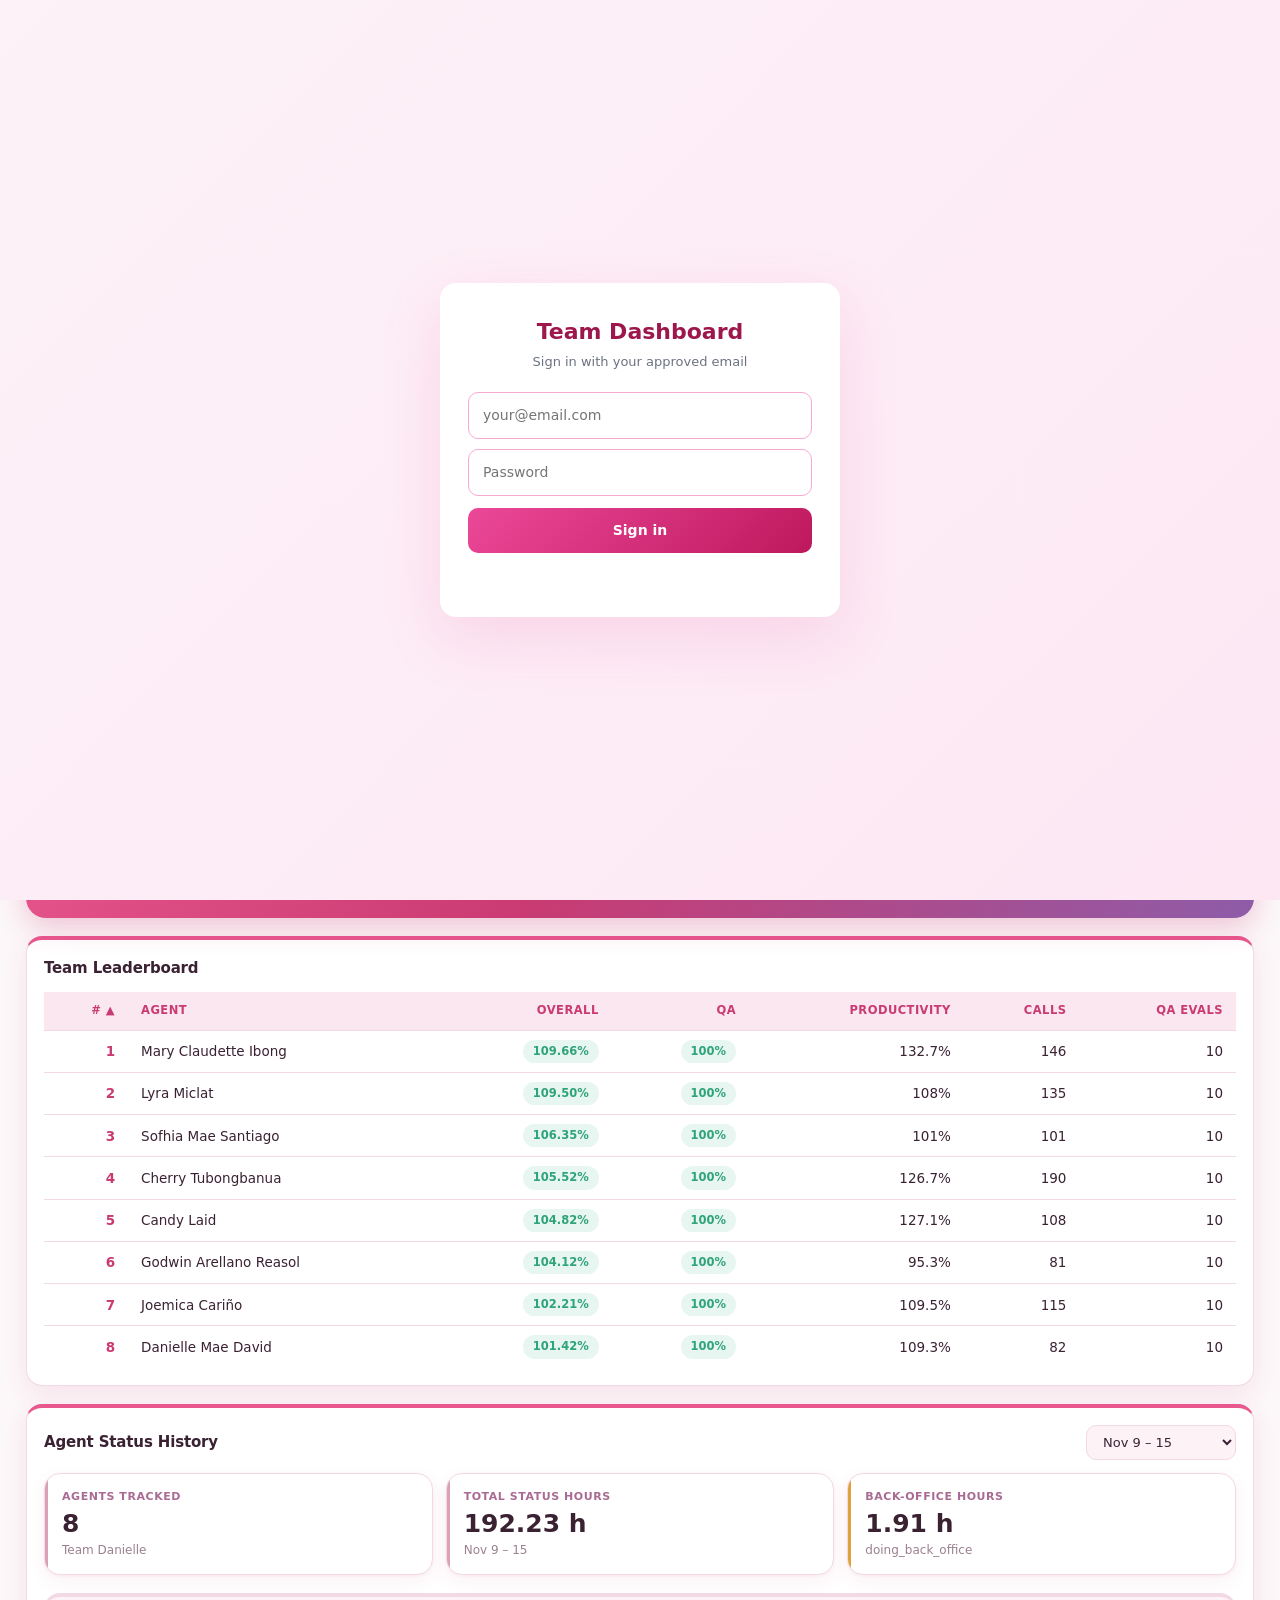
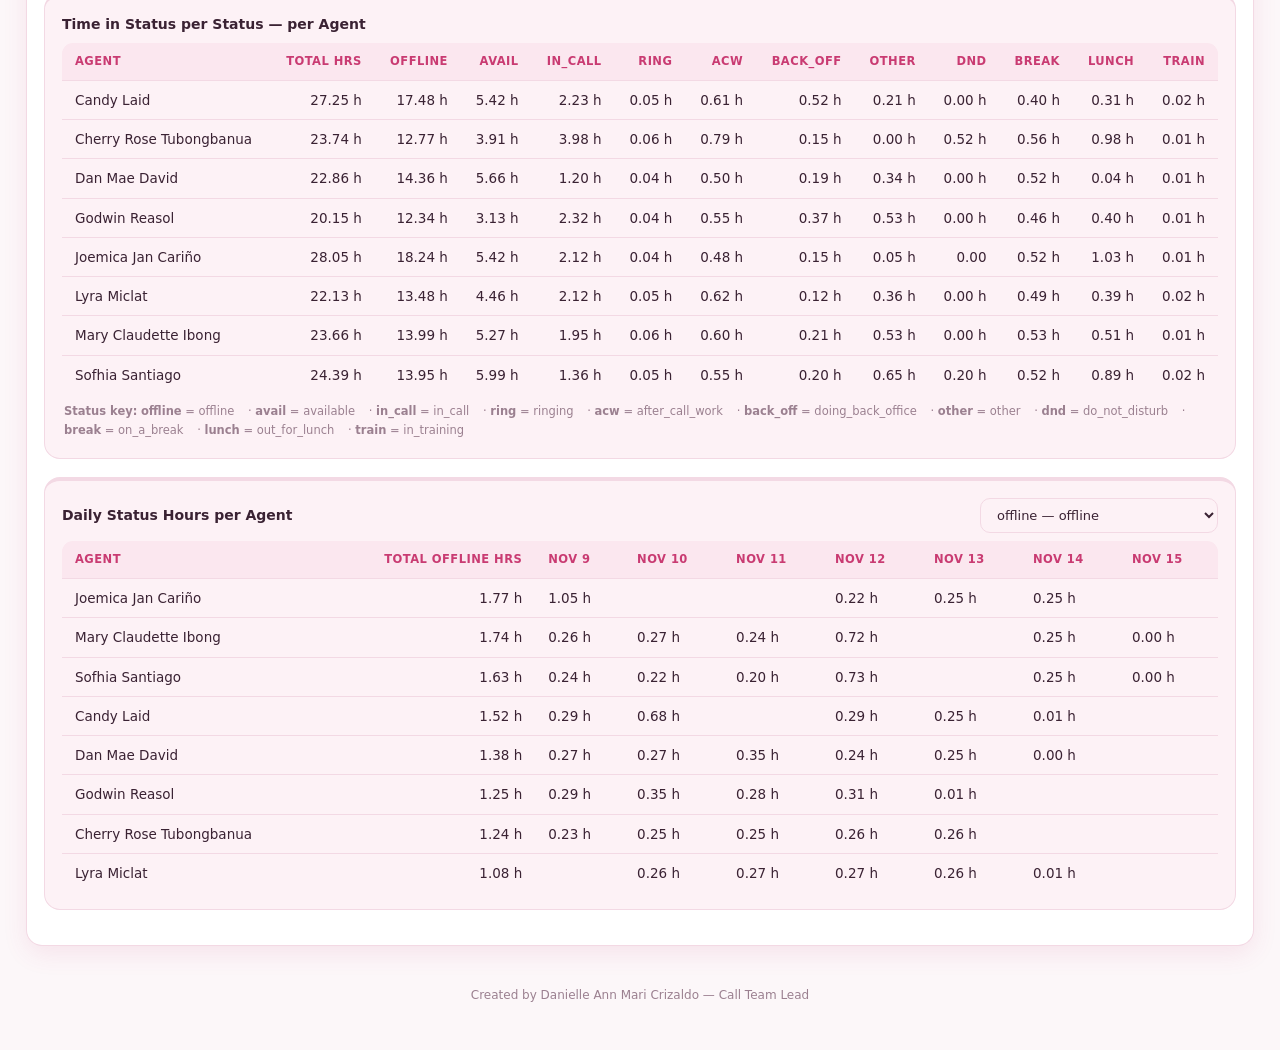
==== index.html @ 897663f0 "Refresh dashboard data (2026-11-26 03:05 UTC)" ====
<!DOCTYPE html>
<html lang="en">
<head>
<meta charset="utf-8">
<meta name="viewport" content="width=device-width, initial-scale=1">
<title>Team Danielle Dashboard</title>
<link rel="icon" type="image/svg+xml" href="favicon.svg">
<link rel="stylesheet" href="styles.css?v=489">
</head>
<body>

<header class="topnav" id="topnav">
  <div class="tn-brand">
    <div class="brand-mark">TD</div>
    <div class="tn-brand-txt"><h1>Team Danielle</h1><p>Dashboard <span class="brand-heart">&#10084;</span></p></div>
  </div>
  <nav id="nav" class="tn-nav">
    <button class="nav-btn active" data-page="overview"><span>&#9673;</span>Overview</button>
    <button class="nav-btn" data-page="productivity"><span>&#9634;</span>Daily Productivity</button>
    <button class="nav-btn" data-page="calls"><span>&#9742;</span>Weekly Call Stats</button>
    <button class="nav-btn" data-page="qa"><span>&#9733;</span>QA Scores</button>
    <button class="nav-btn" data-page="scorecards"><span>&#9878;</span>Scorecards</button>
    <button class="nav-btn" data-page="leave"><span>&#9786;</span>Leave Requests</button>
    <button class="nav-btn" data-page="roster"><span>&#128197;</span>Team Schedule</button>
    <button class="nav-btn" data-page="products"><span>&#128230;</span>Products</button>
    <button class="nav-btn" data-page="resources"><span>&#128218;</span>Resources</button>
    <button class="nav-btn" data-page="cascades"><span>&#128279;</span>Cascades &amp; Handling</button>
    <button class="nav-btn nav-coe" data-page="coe"><span>&#128196;</span>COE Request</button>
  </nav>
  <button class="navtoggle" id="navToggle" aria-label="Menu">&#9776;</button>
<button id="authLogoutBtn" style="margin-left:12px;padding:6px 12px;border:none;border-radius:8px;background:#fce7f3;color:#9d174d;font-weight:700;font-size:12px;cursor:pointer;display:none">Logout</button>
</header>
<div class="backdrop" id="backdrop"></div>

<main class="main">

  <header class="topbar">
    <div class="tb-left">
      <h2 id="pageTitle">Overview</h2>
      <p id="pageSub">Team performance at a glance</p>
    </div>
    <div class="tb-right">
      <div class="sync">
        <span class="dot" id="syncDot"></span>
        <span id="syncText">Loading&hellip;</span>
      </div>
      <button class="btn-refresh" id="btnRefresh">&#8635; Refresh Data</button>
    </div>
  </header>

  <div class="banner" id="banner" hidden></div>

  <section class="filters" id="filters">
    <div class="f">
      <label for="fAgent">Agent</label>
      <select id="fAgent"><option value="ALL">All Agents</option></select>
    </div>
    <div class="f">
      <label for="fWeek">Week</label>
      <select id="fWeek"><option value="ALL">All Weeks</option></select>
    </div>
    <button class="btn-reset" id="btnReset">Reset Filters</button>
  </section>

  <!-- OVERVIEW -->
  <section class="page" id="pageOverview">
    <div class="grid2">
      <div class="card card-cascade">
        <div class="card-head"><h3>Latest Cascades</h3></div>
        <div id="ovCascades" class="casc-list"></div>
        <div id="ovCascDetail" hidden></div>
      </div>
      <div class="card card-cascade card-prod-updates">
        <div class="card-head"><h3>Product Updates</h3></div>
        <div id="ovProdUpdates" class="casc-list"></div>
      </div>
    </div>
    <div class="top-performer" id="topPerformer"></div>
        <div class="card"><h3>Team Leaderboard</h3><div class="tscroll" id="ovBoard"></div></div>

        <!-- Agent Status History (Team Danielle) -->
                <div class="card">
                  <div class="card-head"><h3>Agent Status History</h3>
                    <select class="search" id="ovStatusWeek"></select>
                  </div>
          <div class="kpis" id="ovStatusKpis"></div>
          <div class="card card-flat">
            <div class="card-head"><h4>Time in Status per Status &mdash; per Agent</h4></div>
            <div class="tscroll" id="ovStatusPerAgent"></div>
            <div id="ovStatusLegend" class="legend"></div>
          </div>
          <div class="card card-flat">
            <div class="card-head"><h4>Daily Status Hours per Agent</h4>
              <select class="search" id="ovStatusDailySel"></select>
            </div>
            <div class="tscroll" id="ovStatusDaily"></div>
          </div>
        </div>
      </section>

  <!-- DAILY PRODUCTIVITY -->
  <section class="page" id="pageProductivity" hidden>
    <div class="kpis" id="prKpis"></div>
    <div class="card">
      <div class="card-head"><h3>Daily Records</h3><input class="search" id="prSearch" placeholder="Search&hellip;"></div>
      <div class="tscroll" id="prTable"></div>
      <div class="pager" id="prPager"></div>
    </div>
    <div class="kpis" id="prEmailKpis"></div>
    <div class="card">
      <div class="card-head"><h3>Daily Email Support Productivity</h3></div>
      <div class="tscroll" id="prEmailTable"></div>
      <div class="pager" id="prEmailPager"></div>
    </div>
  </section>

  <!-- WEEKLY CALL STATS -->
    <section class="page" id="pageCalls" hidden>
      <div class="kpis" id="clKpis"></div>
      <div class="card" id="clCmpCard">
            <div class="card-head"><h3>Week Comparison</h3>
              <select class="search" id="clCmpWeek"></select>
            </div>
            <div class="grid2">
              <div class="card card-flat">
                <div class="card-head"><h4>OHA</h4></div>
                <div class="tscroll" id="clCmpOha"></div>
              </div>
              <div class="card card-flat">
                <div class="card-head"><h4>All Brands (Non-OHA)</h4></div>
                <div class="tscroll" id="clCmpNb"></div>
              </div>
            </div>
          </div>
      <div class="card">
        <div class="card-head"><h3>Weekly Call Statistics by Line</h3><input class="search" id="clSearch" placeholder="Search&hellip;"></div>
        <div class="grid2">
          <div class="card card-flat">
            <div class="card-head"><h4>OHA</h4><span class="line-avg" id="clOhaAvg"></span></div>
            <div class="tscroll" id="clOhaTable"></div>
          </div>
          <div class="card card-flat">
            <div class="card-head"><h4>All Brands (Non-OHA)</h4><span class="line-avg" id="clNbAvg"></span></div>
            <div class="tscroll" id="clNbTable"></div>
          </div>
        </div>
      </div>
    </section>

  <!-- QA SCORES -->
  <section class="page" id="pageQa" hidden>
    <div class="kpis" id="qaKpis"></div>
    <div class="podium" id="qaPodium"></div>
    <div class="card"><h3>QA Score by Agent</h3></div>
    <div class="card"><h3>QA Ranking</h3><div class="tscroll" id="qaRank"></div></div>
    <div class="card">
      <h3>QA Scores from Ms. Jacky &amp; TL Danielle</h3>
      <div class="tscroll" id="qaJacky"></div>
    </div>
    <div class="card">
          <div class="card-head"><h3>QA Evaluations by Agent</h3></div>
          <div id="qaAgentList" class="qa-agent-list"></div>
        </div>
  </section>

  <!-- SCORECARDS (weekly + monthly toggle) -->
  <section class="page" id="pageScorecards" hidden>
    <div class="chips" id="scChips">
      <button class="chip active" data-mode="weekly">Weekly</button>
      <button class="chip" data-mode="monthly">Monthly</button>
    </div>

    <!-- WEEKLY -->
    <div id="scWeekly">
      <div class="top-performer" id="scTop"></div>
      <div class="kpis" id="scKpis"></div>
      <div class="card">
        <div class="card-head"><h3>Official Scorecard Ranking</h3>
          <select class="search" id="scRankWeek"></select>
        </div>
        <div class="tscroll" id="scTable"></div>
      </div>
      <div class="card">
              <div class="card-head"><h3>Weekly Scorecard Detail</h3></div>
              <div id="scAgentList" class="qa-agent-list"></div>
            </div>
    </div>

    <!-- MONTHLY -->
    <div id="scMonthly" hidden>
      <div class="card">
        <div class="card-head"><h3>Monthly Scorecard</h3>
          <select class="search" id="moMonth"></select>
        </div>
      </div>
      <div class="top-performer" id="moTop"></div>
      <div class="card">
        <div class="card-head"><h3>Official Scorecard Ranking &mdash; Monthly</h3></div>
        <div class="tscroll"><table id="moRankTable"></table></div>
      </div>
      <div class="card">
        <div class="card-head"><h3>Agent Monthly Score</h3>
          <select class="search" id="moAgentSel"></select>
        </div>
        <div class="top-performer" id="moAgentTop"></div>
        <div class="card-head"><h3>Weekly Overall Score Breakdown</h3></div>
        <div class="tscroll"><table id="moWeekTable"></table></div>
      </div>
    </div>
  </section>

  <!-- ROSTER (Team Schedule + OT & Break) -->
  <section class="page" id="pageRoster" hidden>
    <div class="card">
      <div class="card-head"><h3>Team Schedule</h3>
        <select class="search" id="tsWeek"></select>
      </div>
      <div class="tscroll" id="tsGridOHA"></div>
      <div class="tscroll" id="tsGridAB"></div>
    </div>

    <div class="card">
      <div class="card-head"><h3>OT &amp; Break</h3></div>
      <div class="tabs" id="obTabs">
        <button class="tab active" data-tab="ot">OT Schedule</button>
        <button class="tab" data-tab="brk">Break Schedule</button>
      </div>
      <div id="obOt">
        <div class="kpis" id="otKpis"></div>
        <div class="card-head" style="border-top:none"><h3>OT Schedule</h3>
          <select class="search" id="otWeek"></select>
        </div>
        <div class="tscroll" id="otGrid"></div>
      </div>
      <div id="obBrk" hidden>
        <div class="card-head" style="border-top:none"><h3>Break Schedule</h3><input class="search" id="bkSearch" placeholder="Search&hellip;"></div>
        <div class="tscroll" id="bkTable"></div>
      </div>
    </div>

    <div class="card">
      <div class="card-head"><h3>OT Hours Rendered</h3>
        <select class="search" id="otrWeek"></select>
      </div>
      <div class="kpis" id="otrKpis"></div>
      <div class="tscroll" id="otrGrid"></div>
      <div class="otr-hint">Tip: click any hours cell to see the day's OT note.</div>
    </div>
  </section>

  <!-- LEAVE REQUESTS -->
  <section class="page" id="pageLeave" hidden>
    <div class="kpis" id="lvKpis"></div>
    <div class="card">
      <div class="card-head"><h3>File a Leave Request</h3></div>
      <form id="leaveForm" class="cute-form landscape">
        <label class="cf-field">Your 4-digit PIN
          <input type="text" id="lvPin" inputmode="numeric" maxlength="4" placeholder="Enter your PIN to unlock" autocomplete="off">
        </label>
        <div class="cf-msg" id="pinMsg" hidden></div>
        <label class="cf-field">Agent
          <input type="text" id="lvAgent" class="locked" placeholder="Locked - enter PIN" readonly>
        </label>
        <label class="cf-field">Leave Type
          <select id="lvType" required>
              <option value="Off Adjustment">Off Adjustment</option>
              <option value="Half Day LWOP">Half Day LWOP</option>
              <option value="Whole Day LWOP">Whole Day LWOP</option>
            </select>
        </label>
        <label class="cf-field">Reason
          <select id="lvReason" required>
              <option value="Birthday/Family Celebration">Birthday/Family Celebration</option>
              <option value="Medical Appointment">Medical Appointment</option>
              <option value="Personal Emergency">Personal Emergency</option>
              <option value="Others">Others</option>
            </select>
        </label>
        <label class="cf-field">Date (Manila Time)
          <input type="date" id="lvDate" required>
        </label>
        <label class="cf-field">Details <span class="req">*</span>
          <input type="text" id="lvDetails" placeholder="Required - explain your leave (e.g. reason, coverage)">
        </label>
        <button type="submit" class="cf-submit">Submit Request</button>
        <p class="cf-msg" id="leaveNote" hidden></p>
      </form>
    </div>
    <div class="card">
      <div class="card-head"><h3>Leave Requests</h3>
        <select class="search" id="lvMonth"></select>
      </div>
      <p class="lv-note">Leave dates are plotted in <b>PST</b> (Pacific Time) on our schedule, but file your leave in <b>Manila time</b> (the calendar below shows Manila time).</p>
      <div class="cal-wrap" id="lvCalWrap"></div>
      <div class="leave-cards" id="lvList"></div>
    </div>
  </section>

  <!-- CASCADES & HANDLING -->
  <section class="page" id="pageCascades" hidden>
    <div class="card">
      <div class="card-head"><h3>Cascades &amp; Handling</h3></div>
      <div class="chips" id="cascChips"></div>
      <label class="casc-brand-label">Brand:
        <select id="cascBrand" class="casc-brand-sel">
          <option value="ALL">All Brands</option>
          <option value="ORICLE">Oricle Hearing Aid</option>
          <option value="OTHER">Other Brands</option>
        </select>
      </label>
      <div id="cascList" class="casc-list"></div>
    </div>
  </section>

  <!-- PRODUCTS -->
    <section class="page" id="pageProducts" hidden>
      <div class="card">
        <div class="card-head"><h3>Products</h3></div>
        <div id="prodUpdates" class="prod-updates" hidden></div>
        <div id="prodSearchWrap"></div>
        <div id="prodGrid" class="prod-grid"></div>
        <div id="prodDetail" class="prod-detail" hidden></div>
              </div>
            </section>

  <!-- RESOURCES -->
  <section class="page" id="pageResources" hidden>
    <div class="card">
      <div class="card-head"><h3>Resources</h3></div>
      <div class="res-grid" id="resLinks"></div>
    </div>
  </section>

  <!-- COE REQUEST -->
  <section class="page" id="pageCoe" hidden>
    <div class="card coe-wrap">
      <div class="card-head coe-topbar">
        <h3>COE Request &mdash; Certificate of Employment</h3>
        <div class="coe-actions">
          <span class="coe-note" id="coeMsg" style="font-size:12.5px;color:var(--ink2);font-weight:600"></span>
          <button class="btn" id="coeDlBtn" style="background:linear-gradient(100deg,var(--rose),var(--rose-d));color:#fff;border:none;border-radius:10px;padding:10px 20px;font-weight:700;box-shadow:0 5px 16px rgba(232,87,142,.35)">&#11015; Download PDF</button>
        </div>
      </div>
      <p class="coe-note" style="font-size:12.5px;color:var(--ink3);margin:-4px 0 14px">Pick your name, review the auto-filled dates, enter your hourly rate &amp; passcode. The letter uses the official 4am Media template (logo, layout and wording unchanged). Every download is logged for tracking.</p>
      <div class="coe-grid">
        <div class="coe-form">
          <div class="sec-head" style="background:var(--blush);padding:8px 14px;border-radius:8px;font-weight:800;font-size:12px;text-transform:uppercase;letter-spacing:.05em;color:var(--rose-d)">&#128100; Employee &mdash; fill these</div>
          <div class="sec" style="padding:14px 0 4px">
            <label class="coe-f coe-required"><span>Employee Name</span>
              <select id="f_agent"><option value="">Select your name&hellip;</option></select></label>
            <label class="coe-f"><span>Position (locked)</span><input id="f_pos" value="Customer Service Representative" disabled></label>
            <div class="coe-2col">
              <label class="coe-f"><span>Start Date (auto)</span><input id="f_start" type="date" disabled></label>
              <label class="coe-f"><span>Issue Date (auto &mdash; today)</span><input id="f_issue" type="date" disabled></label>
            </div>
          </div>
          <div class="sec-head" style="background:var(--blush);padding:8px 14px;border-radius:8px;font-weight:800;font-size:12px;margin-top:10px;text-transform:uppercase;letter-spacing:.05em;color:var(--rose-d)">&#128176; Compensation &mdash; fill this</div>
          <div class="sec" style="padding:14px 0 4px">
            <label class="coe-f coe-required"><span>Hourly Rate ($)</span><input id="f_rate" type="number" step="0.01" placeholder="0.00"></label>
            <label class="coe-f"><span>Hrs / Week (locked)</span><input id="f_hrs" value="40" disabled></label>
          </div>
          <div class="sec-head" style="background:var(--blush);padding:8px 14px;border-radius:8px;font-weight:800;font-size:12px;margin-top:10px;text-transform:uppercase;letter-spacing:.05em;color:var(--rose-d)">&#128272; Unlock download &mdash; fill this</div>
          <div class="sec" style="padding:14px 0 0">
            <label class="coe-f coe-required"><span>Your COE passcode</span><input type="password" id="f_pass" class="coe-pass" placeholder="4-digit passcode" autocomplete="off"></label>
          </div>
          <p class="coe-locknote" style="font-size:11.5px;color:var(--ink3);margin-top:14px">&#128274; Your passcode is the one listed for you in the COE Request sheet. Position, hours and company are locked to the official 4am Media template.</p>
        </div>
        <div class="coe-preview">
          <div class="card-head" style="margin-bottom:10px"><h4>Letter Preview</h4><span class="coe-note" style="font-size:12px;color:var(--ink3)">Official 4am Media COE template &mdash; logo and format unchanged.</span></div>
          <div class="coe-docwrap" id="coeDocwrap">
            <div class="doc coe-doc" id="coeDoc"></div>
          </div>
        </div>
      </div>
    </div>
  </section>

  <footer class="foot">Created by Danielle Ann Mari Crizaldo &mdash; Call Team Lead</footer>
</main>

<div class="loader" id="loader" hidden><div class="spin"></div><p>Updating dashboard&hellip;</p></div>
<div class="toast" id="toast" hidden></div>
<div class="lb" id="lb"><span class="lb-close" id="lbClose">&times;</span><img id="lbImg" src="" alt=""><iframe id="lbFrame" src="" style="display:none" frameborder="0" allowfullscreen allow="autoplay; fullscreen"></iframe><div id="lbContent" style="display:none"></div></div>

<script src="chart.umd.min.js"></script>
<script src="config.js?v=460"></script>
<script src="data.js?v=475"></script>
<script src="app-core.js?v=462"></script>
<script src="app-emoji.js?v=460"></script>
<script src="app-charts.js?v=460"></script>
<script src="app-render.js?v=476"></script>
<script src="app-render2.js?v=469"></script>
<script src="app-init.js?v=483"></script>
<script src="assets/supabase.js"></script>
<script src="auth.js?v=89"></script>
<script src="assets/jspdf.umd.min.js"></script>
<script src="assets/html2canvas.min.js"></script>


<!-- AUTH GATE (Supabase) -->
<div id="authOverlay" style="position:fixed;inset:0;z-index:9999;display:none;align-items:center;justify-content:center;background:linear-gradient(135deg,#fdf2f8,#fce7f3);font-family:inherit">
  <div style="background:#fff;border-radius:16px;padding:32px 28px;max-width:400px;width:90%;box-shadow:0 20px 60px rgba(236,72,153,.15);text-align:center">
    <div style="font-size:22px;font-weight:800;color:#9d174d;margin-bottom:4px">Team Dashboard</div>
    <div style="font-size:13px;color:#6b7280;margin-bottom:20px">Sign in with your approved email</div>
    <input id="authEmail" type="email" placeholder="your@email.com" style="width:100%;padding:12px 14px;border:1.5px solid #f9a8d4;border-radius:10px;font-size:14px;margin-bottom:10px;box-sizing:border-box">
    <input id="authPass" type="password" placeholder="Password" style="width:100%;padding:12px 14px;border:1.5px solid #f9a8d4;border-radius:10px;font-size:14px;margin-bottom:12px;box-sizing:border-box">
    <button id="authSend" style="width:100%;padding:12px;border:none;border-radius:10px;background:linear-gradient(135deg,#ec4899,#be185d);color:#fff;font-weight:700;font-size:14px;cursor:pointer">Sign in</button>
    <div id="authMsg" style="margin-top:14px;font-size:13px;color:#6b7280;min-height:18px"></div>
  </div>
</div>
</body>
</html>
---- styles.css ----
:root{
  --blush:#FDF2F6; --blush2:#FBE7EF; --rose:#E8578E; --rose-d:#C93B72;
  --mauve:#A96A94; --dusty:#D9A0B8; --lav:#EFE6FA;
  --ink:#3A2233; --ink2:#6B4A5E; --ink3:#9B8090;
  --line:#F3D9E4; --white:#fff; --bg:#FCF7F9;
  --ok:#2FA37A; --ok-bg:#E7F6F0; --warn:#E0A33A; --warn-bg:#FDF4E3;
  --bad:#D9455F; --bad-bg:#FDEDEF;
  --sh:0 1px 3px rgba(201,59,114,.06),0 6px 18px rgba(201,59,114,.07);
  --sh2:0 4px 12px rgba(201,59,114,.10),0 12px 32px rgba(201,59,114,.10);
  --r:16px; --sbw:250px;
}
*{box-sizing:border-box}
html,body{margin:0;padding:0;max-width:100%;overflow-x:hidden}
html{--sans:'Segoe UI','Segoe UI Emoji','Apple Color Emoji','Noto Color Emoji',system-ui,sans-serif;--mono:'Cascadia Code',Consolas,'SF Mono',monospace;--ink:#3a2540;--ink2:#6b5b6b;--ink-d:#2a1830;--line:#e8dbe2;--rose:#e0457b;--rose-d:#b6305f;--rose-dd:#8f2348;--rose-l:#ff8ab4;--rose-xl:#ffd1e3;--rose-pale:#fff5fb;--blush:#fff0f6;--bg:#f7f2f6;--peach:#ffdc89;--aqua:#35b3a3;--aqua-d:#1c8377;--aqua-xl:#e2f7f3;--ink2:#6b5b6b;--gold:#b98f2e;--gold-d:#8f6a1a;--vdark:#230b18;--card-sh-shadow:0 14px 30px rgba(180,48,95,.12);--radius:20px;--line:#e8dbe2;--rose:#e0457b;--rose-d:#b6305f;--rose-dd:#8f2348;--rose-l:#ff8ab4;--rose-xl:#ffd1e3;--blush:#fff0f6;--bg:#f7f2f6;--casc-bg:#fff3f8;--casc-ink:#b6305f;--casc-d:#90264c;--casc-d2:#d8a2bd;--casc-line:#f1b7d3;--casc-avatar:#ffb3cd;--casc-sh-shadow:0 8px 22px rgba(180,48,95,.18);--green:#27ae60;--green-d:#1e8449;--amber:#e67e22;--amber-d:#ca6f1e;--red:#c0392b;--red-d:#a93226;--tab:'Segoe UI',system-ui,sans-serif;--headpad:26px 0 30px;--content-w:100%;--grid-min:260px;--nav-w:120px}
body{
  background:var(--bg); color:var(--ink);
  font:15px/1.5 "Segoe UI",Inter,system-ui,-apple-system,sans-serif;
  -webkit-font-smoothing:antialiased;
}
h1,h2,h3{margin:0;font-weight:700;letter-spacing:-.01em}
button{font:inherit;cursor:pointer;border:0;background:none;color:inherit}
select,input{font:inherit;color:var(--ink)}

/* ---------- top nav bar ---------- */
.topnav{
  position:sticky;top:0;z-index:60;
  display:flex;align-items:center;gap:14px;
  padding:11px 22px;
  background:linear-gradient(100deg,#FFE6F1 0%,#FFD3E8 45%,#F9C9EC 100%);
  border-bottom:2px solid var(--rose);box-shadow:0 6px 20px rgba(224,69,123,.18);flex-wrap:wrap;
}
.tn-brand .tn-brand-txt h1{color:var(--ink)}
.tn-brand .tn-brand-txt p{color:var(--rose-d)}
.tn-brand{display:flex;gap:11px;align-items:center}
.brand-mark{
  width:40px;height:40px;border-radius:12px;flex:0 0 auto;
  background:linear-gradient(135deg,var(--rose),var(--rose-d) 60%,#8E5CA8);
  color:#fff;display:grid;place-items:center;font-weight:800;font-size:14px;
  box-shadow:0 4px 12px rgba(232,87,142,.34);
}
.tn-brand-txt h1{font-size:15px;line-height:1.2}
.tn-brand-txt p{margin:2px 0 0;font-size:11.5px;color:var(--mauve);letter-spacing:.04em;text-transform:uppercase}
.brand-heart{color:var(--rose);font-size:13px;vertical-align:middle}
.tn-nav{display:flex;align-items:center;gap:4px;flex:1;flex-wrap:wrap;overflow-x:auto}
.nav-btn{
  display:flex;align-items:center;gap:8px;white-space:nowrap;
  padding:9px 13px;border-radius:11px;text-align:left;
  color:var(--ink2);font-size:13.5px;font-weight:500;transition:.16s;
}
.nav-btn span{font-size:14px;opacity:.65;width:16px;text-align:center}
a.nav-btn{text-decoration:none}
.nav-btn:hover{background:var(--blush2);color:var(--rose-d)}
.nav-btn.active{
  background:linear-gradient(100deg,var(--rose),var(--rose-d));
  color:#fff;font-weight:600;box-shadow:0 4px 12px rgba(232,87,142,.3);
}
.nav-btn.active span{opacity:1}
.nav-coe{
  background:linear-gradient(100deg,var(--rose),var(--rose-d));
  color:#fff;font-weight:700;box-shadow:0 4px 14px rgba(232,87,142,.35);
  border:1.5px solid rgba(255,255,255,.55);
}
.nav-coe:hover{background:var(--rose-d);color:#fff;transform:translateY(-1px)}
.nav-coe span{opacity:1}
.navtoggle{
  display:none;position:relative;z-index:80;
  width:42px;height:42px;border-radius:12px;background:#fff;
  border:1px solid var(--line);box-shadow:var(--sh);color:var(--rose-d);font-size:18px;
}
.backdrop{display:none;position:fixed;inset:0;background:rgba(58,34,51,.4);z-index:55}
.backdrop.show{display:block}

/* ---------- main ---------- */
.main{margin-left:0;padding:24px 26px 40px;min-width:0}
.topbar{
  display:flex;justify-content:space-between;align-items:center;gap:14px;
  flex-wrap:wrap;margin-bottom:16px;
}
.tb-left h2{font-size:22px}
.tb-left p{margin:3px 0 0;color:var(--ink3);font-size:13px}
.tb-right{display:flex;align-items:center;gap:10px;flex-wrap:wrap}
.sync{
  display:flex;align-items:center;gap:7px;background:#fff;border:1px solid var(--line);
  padding:7px 13px;border-radius:999px;font-size:12.5px;color:var(--ink2);box-shadow:var(--sh);
}
.dot{width:8px;height:8px;border-radius:50%;background:var(--ink3);flex:0 0 auto}
.dot.ok{background:var(--ok);box-shadow:0 0 0 3px var(--ok-bg)}
.dot.busy{background:var(--warn);box-shadow:0 0 0 3px var(--warn-bg);animation:pulse 1s infinite}
.dot.err{background:var(--bad);box-shadow:0 0 0 3px var(--bad-bg)}
@keyframes pulse{50%{opacity:.35}}
.btn-refresh{
  background:linear-gradient(100deg,var(--rose),var(--rose-d));color:#fff;
  padding:9px 17px;border-radius:11px;font-size:13.5px;font-weight:600;
  box-shadow:0 4px 12px rgba(232,87,142,.3);transition:.16s;
}
.btn-refresh:hover{transform:translateY(-1px);box-shadow:0 6px 18px rgba(232,87,142,.4)}
.btn-refresh:disabled{opacity:.55;cursor:not-allowed;transform:none}

.banner{
  padding:11px 15px;border-radius:12px;font-size:13.5px;margin-bottom:14px;
  background:var(--warn-bg);color:#8A6220;border:1px solid #F2DDB4;
}
.banner.err{background:var(--bad-bg);color:#9B2B3C;border-color:#F3C9CF}

/* ---------- filters ---------- */
.filters{
  display:flex;gap:12px;align-items:flex-end;flex-wrap:wrap;
  background:#fff;border:1px solid var(--line);border-radius:var(--r);
  padding:14px 16px;margin-bottom:18px;box-shadow:var(--sh);
}
.f{display:flex;flex-direction:column;gap:5px;min-width:0;flex:1 1 155px}
.f label{font-size:11px;font-weight:600;color:var(--mauve);text-transform:uppercase;letter-spacing:.05em}
.f select,.f input{
  padding:9px 11px;border:1px solid var(--line);border-radius:10px;
  background:var(--blush);font-size:13.5px;width:100%;min-width:0;
}
.f select:focus,.f input:focus,.search:focus{outline:2px solid var(--dusty);outline-offset:1px}
.btn-reset{
  padding:9px 16px;border:1px solid var(--line);border-radius:10px;
  background:var(--blush2);color:var(--rose-d);font-size:13.5px;font-weight:600;
  white-space:nowrap;transition:.16s;
}
.btn-reset:hover{background:var(--dusty);color:#fff}

/* ---------- cards / KPIs ---------- */
.kpis{display:grid;grid-template-columns:repeat(auto-fit,minmax(190px,1fr));gap:13px;margin-bottom:18px}
.kpi{
  background:#fff;border:1px solid var(--line);border-radius:var(--r);
  padding:15px 17px;box-shadow:var(--sh);min-width:0;transition:.18s;
  position:relative;overflow:hidden;
}
.kpi:hover{transform:translateY(-2px);box-shadow:var(--sh2)}
.kpi::before{content:"";position:absolute;inset:0 auto 0 0;width:3px;background:var(--dusty)}
.kpi.good::before{background:var(--ok)} .kpi.warn::before{background:var(--warn)}
.kpi .lbl{font-size:11px;font-weight:600;color:var(--mauve);text-transform:uppercase;letter-spacing:.05em}
.kpi .val{font-size:25px;font-weight:800;margin-top:5px;line-height:1.1;word-break:break-word}
.kpi .sub{font-size:12px;color:var(--ink3);margin-top:3px}

.card{
  background:#fff;border:1px solid var(--line);border-radius:var(--r);
  padding:17px;box-shadow:0 8px 24px rgba(201,59,114,.10);margin-bottom:18px;min-width:0;
  border-top:4px solid var(--rose);
}
.card h3{font-size:15px;margin-bottom:13px;color:var(--ink);font-weight:800}
.card-head{display:flex;justify-content:space-between;align-items:center;gap:12px;flex-wrap:wrap;margin-bottom:13px}
.card-head h3{margin:0}
.card-head{display:flex;justify-content:space-between;align-items:center;gap:12px;flex-wrap:wrap;margin-bottom:13px}
.card-head h3{margin:0}
.head-tools{display:flex;gap:8px;flex-wrap:wrap}
.search,.head-tools select{
  padding:8px 12px;border:1px solid var(--line);border-radius:10px;
  background:var(--blush);font-size:13px;min-width:150px;max-width:100%;
}
.grid2{display:grid;grid-template-columns:repeat(auto-fit,minmax(320px,1fr));gap:18px}
.grid2>.card{margin-bottom:18px}
.card-flat{box-shadow:none;background:var(--blush);border-color:var(--line)}
.card-flat .card-head{margin-bottom:8px}
.card-flat h4{margin:0;font-size:14px;color:var(--ink)}
.line-avg{font-size:12px;font-weight:600;color:var(--rose-d)}
.cmp-range{font-size:12px;color:var(--ink);opacity:.75}
.cmp-grid{display:grid;grid-template-columns:repeat(auto-fit,minmax(280px,1fr));gap:14px}
.cmp-line{background:var(--blush);border:1px solid var(--line);border-radius:14px;padding:14px 16px}
.cmp-line h5{margin:0 0 10px;font-size:13px;color:var(--ink)}
.cmp-row{display:flex;justify-content:space-between;align-items:center;padding:6px 0;border-top:1px solid var(--line)}
.cmp-row:first-of-type{border-top:none}
.cmp-row .lbl{font-size:12px;color:var(--ink);opacity:.8}
.cmp-row .val{font-size:14px;font-weight:700;color:var(--ink)}
.cmp-delta{font-size:12px;font-weight:700;margin-left:8px}
.cmp-delta.up{color:#2e9e5b}
.cmp-delta.down{color:#d6455d}
.cmp-delta.flat{color:var(--ink);opacity:.5}
.cmp-avg{display:flex;align-items:center;gap:8px;padding:7px 0;border-bottom:1px solid var(--line);font-size:13px}
.cmp-avg .cmp-label{min-width:110px;font-size:12px;color:var(--ink);opacity:.8}
.cmp-avg .cmp-cur{color:var(--ink);font-weight:700}
.cmp-avg .cmp-prev{color:var(--ink2);font-weight:600}

/* ---------- top performer ---------- */
.top-performer{margin-bottom:18px;min-width:0}
.tp{
  background:linear-gradient(120deg,var(--rose) 0%,var(--rose-d) 45%,#8E5CA8 100%);
  border-radius:20px;padding:22px 24px;color:#fff;position:relative;overflow:hidden;
  box-shadow:0 8px 28px rgba(201,59,114,.28);
}
.tp::after{
  content:"";position:absolute;right:-50px;top:-60px;width:210px;height:210px;
  border-radius:50%;background:rgba(255,255,255,.11);
}
.tp-tag{font-size:11.5px;font-weight:700;letter-spacing:.14em;text-transform:uppercase;opacity:.92}
.tp-name{font-size:27px;font-weight:800;margin:7px 0 3px;line-height:1.15}
.tp-score{font-size:15px;opacity:.95;font-weight:600}
.tp-stats{display:flex;gap:26px;flex-wrap:wrap;margin-top:17px;position:relative;z-index:1}
.tp-stats div span{display:block;font-size:11px;opacity:.85;text-transform:uppercase;letter-spacing:.05em}
.tp-stats div b{font-size:19px;font-weight:700}

/* ---------- podium ---------- */
.podium{display:grid;grid-template-columns:repeat(auto-fit,minmax(180px,1fr));gap:13px;margin-bottom:18px}
.pod{
  background:#fff;border:1px solid var(--line);border-radius:var(--r);
  padding:16px;text-align:center;box-shadow:var(--sh);min-width:0;
}
.pod.p1{background:linear-gradient(160deg,#FFF8FB,#FBE7EF);border-color:var(--dusty)}
.pod .medal{font-size:26px}
.pod .nm{font-weight:700;margin-top:6px;font-size:14px;word-break:break-word}
.pod .sc{font-size:21px;font-weight:800;color:var(--rose-d);margin-top:4px}
.pod .mt{font-size:11.5px;color:var(--ink3);margin-top:2px}

/* ---------- tables ---------- */
/* schedule / OT tables: show full grid, no horizontal scroll (one week fits) */
.tscroll{overflow-x:visible;border-radius:11px}
.sched-table{border-collapse:collapse;width:100%;table-layout:fixed}
.sched-table th,.sched-table td{border:1px solid var(--line);padding:9px 10px;font-size:13px;text-align:center;vertical-align:middle}
.sched-table thead th{background:#FFF0F6;color:var(--ink2);font-weight:800;font-size:12.5px}
.sched-table tbody tr:nth-child(even){background:#FCF6FA}
.sched-table .agent-cell{text-align:left;background:#FBF1F7;font-weight:700;position:sticky;left:0}
.sched-table td:empty:before{content:'\2014';color:var(--ink3)}
.qa-by-agent{display:flex;flex-direction:column;gap:16px}
.qa-agent-list{display:flex;flex-direction:column;gap:8px}
.qa-agent-row{display:flex;align-items:center;gap:12px;width:100%;padding:12px 14px;background:#FBF7FA;border:1px solid var(--line);border-radius:12px;cursor:pointer;text-align:left;transition:background .15s,transform .1s}
.qa-agent-row:hover{background:linear-gradient(180deg,#FFF0F6,#FDEAF3);border-color:var(--rose);transform:translateX(2px)}
.qa-agent-row .qa-agent-name{flex:1;font-weight:700;font-size:14px;color:var(--ink)}
.qa-agent-row .qa-agent-score{font-weight:800;font-size:14px}
.qa-agent-row .qa-agent-evals{font-size:12px;color:var(--ink3);font-weight:600;min-width:70px;text-align:right}
.qa-agent-row .qa-agent-arrow{color:var(--rose);font-size:12px}
.qa-lb-head{display:flex;align-items:baseline;justify-content:space-between;gap:12px;padding:14px 18px;background:linear-gradient(180deg,#FFF0F6,#FDEAF3);border-radius:14px 14px 0 0;border-bottom:1px solid var(--line)}
.qa-lb-title{font-weight:800;font-size:18px;color:var(--ink)}
.qa-lb-meta{font-size:13px;color:var(--ink3);font-weight:600}
#lbContent{width:min(96vw,1100px);max-height:92vh;overflow:auto;background:#fff;border-radius:14px;box-shadow:0 20px 60px rgba(0,0,0,.5);cursor:default}
#lbContent .tscroll{max-height:calc(92vh - 60px);overflow:auto}
#ovStatusPerAgent{overflow-x:auto}
.otr-cell{min-width:46px;padding:6px 10px;border:1.5px solid var(--rose);border-radius:8px;background:#FFF0F6;color:var(--rose-d);font-weight:800;font-size:13px;cursor:pointer;transition:transform .1s,box-shadow .1s}
.otr-cell:hover{transform:translateY(-1px);box-shadow:0 4px 12px rgba(232,87,142,.25)}
td.muted{color:#d4b4c0;text-align:center}
.otr-hint{font-size:11.5px;color:var(--ink3);margin-top:10px}
.otr-note{display:flex;flex-direction:column;gap:10px;padding:18px}
.otr-note-row{display:flex;justify-content:space-between;align-items:center;gap:16px;padding:12px 14px;background:#FFF7FA;border:1px solid var(--line);border-radius:10px}
.otr-note-row span{color:var(--ink3);font-size:13px;font-weight:600}
.otr-note-row b{color:var(--ink);font-size:14px}
#ovStatusPerAgent table th.n,#ovStatusPerAgent table td.n,#ovStatusDaily table th.n,#ovStatusDaily table td.n{text-align:right}
#ovStatusPerAgent table td,#ovStatusDaily table td{white-space:nowrap}
.legend{font-size:11.5px;color:var(--ink3);padding:8px 2px 0;line-height:1.7}
.legend .lg{margin-right:10px;white-space:nowrap}
#ovStatusDaily{overflow-x:auto}
.qa-agent-block{background:#FBF7FA;border:1px solid var(--line);border-radius:14px;overflow:hidden}
.qa-agent-head{display:flex;align-items:baseline;justify-content:space-between;gap:10px;padding:10px 14px;background:linear-gradient(180deg,#FFF0F6,#FDEAF3)}
.qa-agent-name{font-weight:800;font-size:14.5px;color:var(--ink)}
.qa-agent-meta{font-size:12px;color:var(--ink3);font-weight:600}
.qa-agent-table{min-width:520px}
.qa-agent-table tbody tr:nth-child(even){background:#FCF4F8}
.qa-agent-table td{padding:8px 13px;border-top:1px solid var(--line)}
table{border-collapse:collapse;width:100%;min-width:560px;font-size:13.5px}
thead th{
  position:sticky;top:0;z-index:2;background:var(--blush2);color:var(--rose-d);
  text-align:left;padding:10px 13px;font-size:11.5px;font-weight:700;
  text-transform:uppercase;letter-spacing:.04em;white-space:nowrap;
}
thead th.sortable{cursor:pointer;user-select:none}
thead th.sortable:hover{background:var(--dusty);color:#fff}
tbody td{padding:9px 13px;border-top:1px solid var(--line);vertical-align:middle}
tbody tr:hover{background:var(--blush)}
td.num,th.num{text-align:right;font-variant-numeric:tabular-nums}
td.c,th.c{text-align:center}
.pr-day-date{display:block;font-size:10px;font-weight:600;color:var(--ink3);letter-spacing:.02em;margin-bottom:2px}
.rank{font-weight:800;color:var(--rose-d)}
.pill{
  display:inline-block;padding:3px 10px;border-radius:999px;
  font-size:11.5px;font-weight:600;white-space:nowrap;
}
.pill.ok{background:var(--ok-bg);color:var(--ok)}
.pill.warn{background:var(--warn-bg);color:#9A6C14}
.pill.bad{background:var(--bad-bg);color:var(--bad)}
.pill.off{background:#2B2B33;color:#fff;font-weight:600}
.pill.n{background:var(--blush2);color:var(--rose-d)}
.pager{display:flex;gap:7px;align-items:center;justify-content:center;margin-top:13px;flex-wrap:wrap}
.pager button{
  padding:6px 12px;border:1px solid var(--line);border-radius:9px;
  background:#fff;font-size:13px;color:var(--ink2);
}
.pager button:hover:not(:disabled){background:var(--blush2);color:var(--rose-d)}
.pager button:disabled{opacity:.4;cursor:not-allowed}
.pager span{font-size:12.5px;color:var(--ink3)}

/* ---------- charts ---------- */
.chartbox{position:relative;height:280px;min-width:0}
.chartbox canvas{max-width:100%}
.empty{
  padding:34px 18px;text-align:center;color:var(--ink3);font-size:13.5px;
  background:var(--blush);border-radius:11px;border:1px dashed var(--line);
}
.empty b{display:block;color:var(--ink2);font-size:14.5px;margin-bottom:4px}

/* ---------- tabs ---------- */
.tabs{display:flex;gap:8px;margin-bottom:16px;flex-wrap:wrap}
.tab{
  padding:9px 19px;border-radius:11px;background:#fff;border:1px solid var(--line);
  font-size:13.5px;font-weight:600;color:var(--ink2);transition:.16s;
}
.tab:hover{background:var(--blush2);color:var(--rose-d)}
.tab.active{background:linear-gradient(100deg,var(--rose),var(--rose-d));color:#fff;border-color:transparent;box-shadow:0 4px 12px rgba(232,87,142,.3)}

/* ---------- leave request form ---------- */
.file-card{border:1px solid var(--line)}
.btn-ghost{background:#fff;border:1px solid var(--line);color:var(--ink2);border-radius:10px;
  padding:8px 14px;font-size:13px;font-weight:600;cursor:pointer;transition:.15s}
.btn-ghost:hover{background:var(--blush2);border-color:var(--dusty);color:var(--rose-d)}
.formgrid{display:grid;grid-template-columns:repeat(auto-fit,minmax(210px,1fr));gap:14px;margin-top:4px}
.formgrid label{display:flex;flex-direction:column;gap:6px;font-size:12px;font-weight:700;
  color:var(--ink2);text-transform:uppercase;letter-spacing:.03em}

/* ---------- internal note helper ---------- */
.formgrid label.wide{grid-column:1/-1}
.formgrid .opt{text-transform:none;font-weight:500;color:var(--ink3)}
.formgrid select,.formgrid input{width:100%;padding:10px 12px;border:1px solid var(--line);
  border-radius:10px;background:#fff;color:var(--ink);font-size:14px;font-weight:500;
  font-family:inherit;text-transform:none;letter-spacing:normal;min-width:0}
.formgrid select:focus,.formgrid input:focus{outline:none;border-color:var(--rose);
  box-shadow:0 0 0 3px rgba(232,87,142,.15)}
.formgrid .bad{border-color:var(--bad);box-shadow:0 0 0 3px rgba(214,90,90,.13)}
.formfoot{display:flex;flex-wrap:wrap;gap:12px;align-items:center;justify-content:space-between;margin-top:16px}
.formnote{margin:0;font-size:12.5px;color:var(--ink3);flex:1 1 240px}
.formbtns{display:flex;gap:10px;flex-shrink:0}
.formbtns .btn{background:linear-gradient(100deg,var(--rose),var(--rose-d));color:#fff;border:none;
  border-radius:10px;padding:10px 22px;font-size:13.5px;font-weight:700;cursor:pointer;
  font-family:inherit;box-shadow:0 4px 14px rgba(232,87,142,.32);transition:.15s}
.formbtns .btn:hover{transform:translateY(-1px);box-shadow:0 7px 20px rgba(232,87,142,.42)}
.formbtns .btn:disabled{opacity:.6;cursor:not-allowed;transform:none;box-shadow:none}
.formmsg{margin-top:14px;padding:12px 14px;border-radius:10px;font-size:13.5px;font-weight:600}
.formmsg.ok{background:#EAF7EF;color:#2E7D53;border:1px solid #BFE6CF}
.formmsg.err{background:#FDECEC;color:#B04141;border:1px solid #F3C9C9}
@media(max-width:560px){
  .formfoot{flex-direction:column;align-items:stretch}
  .formbtns{width:100%}
  .formbtns .btn,.formbtns .btn-ghost{flex:1}
}

/* ---------- cute vertical leave form ---------- */
.cute-form{display:flex;flex-direction:column;gap:14px;margin-top:6px}
/* landscape (wide) layout: fields flow in a responsive grid */
.cute-form.landscape{display:grid;grid-template-columns:repeat(auto-fit,minmax(220px,1fr));gap:14px;align-items:end}
.cute-form.landscape .cf-submit{grid-column:1 / -1;justify-self:start}
.cute-form.landscape #leaveNote{grid-column:1 / -1}
.cute-form.landscape #pinMsg{grid-column:1 / -1}
.sc-detail{display:flex;flex-direction:column;gap:14px}
.sc-section{background:#FBF7FA;border:1px solid var(--line);border-radius:14px;overflow:hidden;
  box-shadow:0 4px 14px rgba(201,59,114,.10);margin-bottom:14px}
.sc-section-head{background:linear-gradient(135deg,var(--rose),var(--rose-d));color:#fff;font-weight:800;
  font-size:13.5px;padding:11px 14px;letter-spacing:.03em;text-transform:uppercase}
.sc-detail-table{width:100%;border-collapse:collapse}
.sc-detail-table td{padding:8px 14px;border-top:1px solid var(--line);font-size:13.5px}
.sc-detail-table tr:first-child td{border-top:none}
.sc-metric{color:var(--ink2);font-weight:600;width:62%}
.sc-value{text-align:right;font-weight:700;color:var(--ink)}
.sc-detail{display:flex;flex-direction:column;gap:14px}
.cf-field{display:flex;flex-direction:column;gap:6px;font-size:13px;font-weight:700;
  color:var(--ink2);text-transform:uppercase;letter-spacing:.03em}
.cf-field select,.cf-field input{width:100%;padding:11px 13px;border:1.5px solid var(--line);
  border-radius:13px;background:#fff;color:var(--ink);font-size:14.5px;font-weight:500;
  font-family:inherit;text-transform:none;letter-spacing:normal;min-width:0;transition:.15s}
.cf-field select:focus,.cf-field input:focus{outline:none;border-color:var(--rose);
  box-shadow:0 0 0 4px rgba(232,87,142,.16)}
.cf-field select{appearance:none;-webkit-appearance:none;
  background-image:url("data:image/svg+xml;utf8,<svg xmlns='http://www.w3.org/2000/svg' width='14' height='14' viewBox='0 0 24 24' fill='none' stroke='%23C93B72' stroke-width='3'><path d='M6 9l6 6 6-6'/></svg>");
  background-repeat:no-repeat;background-position:right 12px center;padding-right:34px}
.cf-submit{align-self:flex-start;margin-top:4px;background:linear-gradient(100deg,var(--rose),var(--rose-d));
  color:#fff;border:none;border-radius:13px;padding:12px 26px;font-size:14px;font-weight:700;
  font-family:inherit;cursor:pointer;box-shadow:0 6px 18px rgba(232,87,142,.36);transition:.15s}
.cf-submit:hover{transform:translateY(-2px);box-shadow:0 9px 24px rgba(232,87,142,.46)}
.cf-submit:active{transform:translateY(0)}
.cf-msg{margin:0;font-size:13px;font-weight:600;padding:11px 14px;border-radius:11px}
.cf-msg.ok{background:#EAF7EF;color:#2E7D53;border:1px solid #BFE6CF}
.cf-msg.err{background:#FDECEC;color:#B04141;border:1px solid #F3C9C9}
.cf-field .req{color:#B04141;font-weight:800}
.cf-field input.locked{background:#F6F2F5;color:#8a7d85;border-style:dashed;cursor:not-allowed}
.cf-field input.ok-input{border-color:#2E7D53;background:#EAF7EF}
.cf-field input.err-input{border-color:#B04141;background:#FDECEC}

/* ---------- leave request cards (vertical stack) ---------- */
.leave-cards{display:flex;flex-direction:column;gap:11px;max-height:560px;overflow-y:auto;padding-right:2px}
.leave-card{background:linear-gradient(180deg,#fff,#FFF6FA);border:1.5px solid var(--line);
  border-radius:14px;padding:13px 15px;box-shadow:0 3px 10px rgba(232,87,142,.08);transition:.15s}
.leave-card:hover{border-color:var(--dusty);box-shadow:0 5px 16px rgba(232,87,142,.16);transform:translateY(-1px)}
.lc-top{display:flex;align-items:center;justify-content:space-between;gap:8px}
.lc-agent{font-weight:800;font-size:15px;color:var(--ink)}
.lc-meta{margin-top:5px;font-size:13.5px;color:var(--ink2)}
.lc-date{margin-top:4px;font-size:13px;color:var(--ink3);font-weight:600}
.lc-details{margin-top:6px;font-size:12.5px;color:var(--ink3);background:#FFF0F6;border-radius:9px;padding:7px 10px}
.lc-times{margin-top:6px;display:flex;flex-wrap:wrap;gap:6px 16px}
.lc-time{font-size:11.5px;color:var(--ink3);font-weight:600}
.lv-note{margin:0 0 12px;font-size:12.5px;color:var(--ink3);background:var(--blush);border:1px solid var(--line);border-radius:10px;padding:8px 12px}

/* ---------- leave calendar (at-a-glance per date) ---------- */
.cal-wrap{display:flex;flex-direction:column;gap:16px;margin-bottom:14px}
.lv-monthbar{display:flex;flex-wrap:wrap;gap:8px;margin-bottom:14px}
.lv-mbtn{border:1.5px solid var(--line);background:#fff;color:var(--ink2);font-weight:700;font-size:12.5px;
  padding:8px 13px;border-radius:11px;cursor:pointer;transition:.15s;font-family:inherit}
.lv-mbtn:hover{border-color:var(--rose)}
.lv-mbtn.active{background:linear-gradient(135deg,var(--rose),var(--rose-d));border-color:var(--rose-d);color:#fff;box-shadow:0 4px 12px rgba(232,87,142,.3)}
.cal-month{background:#FBF7FA;border:1.5px solid var(--line);border-radius:14px;padding:11px 12px}
.cal-title{font-weight:800;font-size:14px;color:var(--ink);margin-bottom:8px;text-align:center}
.cal-grid{display:grid;grid-template-columns:repeat(7,1fr);gap:5px}
.cal-dow{font-size:11px;font-weight:700;color:var(--ink3);text-align:center;padding-bottom:2px}
.cal-cell{background:#fff;border:1px solid var(--line);border-radius:9px;min-height:54px;padding:4px 5px;display:flex;flex-direction:column;gap:3px}
.cal-empty{background:transparent;border:none}
.cal-has{background:linear-gradient(180deg,#FFF6FA,#FFF0F6);border-color:var(--rose)}
.cal-today{outline:2px solid var(--rose-d);outline-offset:-1px}
.cal-daynum{font-size:12px;font-weight:700;color:var(--ink2)}
.cal-leaves{display:flex;flex-direction:column;gap:3px}
.cal-pill{font-size:11px;font-weight:700;color:#fff;background:var(--dusty);border-radius:7px;padding:2px 6px;white-space:nowrap;overflow:hidden;text-overflow:ellipsis}
.cal-pill.ok{background:var(--ok)}
.cal-pill.warn{background:#E0A200}
.cal-pill.bad{background:var(--bad)}
.cal-pill.n{background:#9aa0ab}
/* display:grid/flex would override the [hidden] attribute and leave an
   invisible overlay swallowing every click - keep these rules. */
[hidden]{display:none !important}
.loader{position:fixed;inset:0;background:rgba(253,242,246,.86);z-index:90;display:grid;place-items:center}
.spin{width:38px;height:38px;border:3px solid var(--line);border-top-color:var(--rose);border-radius:50%;animation:sp .8s linear infinite;margin:0 auto}
@keyframes sp{to{transform:rotate(360deg)}}
.loader p{margin-top:13px;color:var(--rose-d);font-weight:600;font-size:14px;text-align:center}
.toast{
  position:fixed;bottom:22px;right:22px;z-index:95;max-width:calc(100vw - 44px);
  background:var(--ink);color:#fff;padding:12px 18px;border-radius:12px;
  font-size:13.5px;box-shadow:var(--sh2);animation:up .25s ease;
}
.toast.ok{background:var(--ok)} .toast.err{background:var(--bad)}
@keyframes up{from{transform:translateY(12px);opacity:0}}
.foot{text-align:center;color:var(--ink3);font-size:12px;padding:22px 10px 6px}

/* ---------- responsive ---------- */
@media(max-width:1024px){ .chartbox{height:260px} }
@media(max-width:900px){
  :root{--sbw:0px}
  .navtoggle{display:block}
  .tn-nav{display:none;position:absolute;top:100%;left:0;right:0;flex-direction:column;background:#fff;border-bottom:1px solid var(--line);box-shadow:var(--sh);padding:8px;gap:3px;z-index:70}
  .topnav.open .tn-nav{display:flex}
  .main{margin-left:0;padding:18px 16px 34px}
  .topbar{align-items:flex-start}
}
@media(max-width:640px){
  .tb-right{width:100%}
  .btn-refresh{flex:1}
  .filters{flex-direction:column;align-items:stretch;padding:13px}
  .f{width:100%;flex:1 1 auto}
  .btn-reset{width:100%;padding:11px}
  .kpis{grid-template-columns:repeat(2,minmax(0,1fr));gap:11px}
  .kpi .val{font-size:21px}
  .grid2{grid-template-columns:1fr}
  .chartbox{height:230px}
  .tp{padding:19px}
  .tp-name{font-size:22px}
  .tp-stats{gap:18px}
  .card-head{flex-direction:column;align-items:stretch}
  .search,.head-tools select,.head-tools{width:100%;min-width:0}
  .tab{flex:1;text-align:center;padding:9px 12px}
}
@media(max-width:480px){
  .main{padding:16px 12px 30px}
  .card{padding:14px}
  .tb-left h2{font-size:19px}
  .kpi{padding:13px 14px}
  .kpi .val{font-size:19px}
  .tp-stats div b{font-size:16px}
  .chartbox{height:210px}
  .toast{left:11px;right:11px;bottom:11px}
}
@media(max-width:380px){
  .kpis{grid-template-columns:1fr}
  .tp-name{font-size:19px}
  .main{padding:58px 9px 26px}
}

/* leave-summary block shown when online filing is off */
.lfsummary{
  margin:10px 0;padding:11px 13px;border-radius:10px;
  background:var(--blush);border:1px solid var(--line);
  font:12.5px/1.6 ui-monospace,Menlo,Consolas,monospace;
  color:var(--ink);white-space:pre-wrap;word-break:break-word;
}
/* OT schedule grid lines + no horizontal scroll (one week fits) */
#otGrid table{border-collapse:collapse;width:100%;min-width:0;table-layout:fixed}
#otGrid th,#otGrid td{border:1px solid var(--line);padding:8px 9px;font-size:12.5px;text-align:center;vertical-align:middle}
#otGrid thead th{background:#FFF0F6;color:var(--ink2);font-weight:800;white-space:normal}
#otGrid tbody tr:nth-child(even){background:#FCF6FA}
#otGrid tbody td:first-child{text-align:left;background:#FBF1F7;font-weight:700}
#otGrid tbody td:nth-child(2){text-align:left}

.casc-brand-label{display:block;margin-bottom:12px;font-size:13px;font-weight:600;color:var(--rose-d)}
.casc-brand-sel{padding:8px 14px;border-radius:10px;border:1px solid var(--line);background:var(--blush);color:var(--ink);font-weight:600;margin-left:6px;cursor:pointer}
.casc-brand-sel:focus{outline:none;border-color:var(--rose)}
.chip{
  padding:9px 18px;border-radius:999px;font-size:13.5px;font-weight:600;
  color:var(--ink2);background:#fff;border:1px solid var(--line);transition:.16s;
}
.chip:hover{background:var(--blush2);color:var(--rose-d)}
.chip.active{
  background:linear-gradient(100deg,var(--rose),var(--rose-d));color:#fff;
  border-color:transparent;box-shadow:0 4px 12px rgba(232,87,142,.3);
}

/* ---------- cascades & handling ---------- */
.casc-list{display:block;margin-top:6px}
.casc-row{display:flex;align-items:center;gap:12px;width:100%;text-align:left;background:#fff;border:1px solid var(--line);border-radius:12px;padding:14px 16px;margin-bottom:10px;box-shadow:var(--sh);cursor:pointer;transition:.15s;font:inherit;color:var(--ink)}
.casc-row:hover{box-shadow:0 8px 22px rgba(224,69,123,.16);transform:translateX(3px)}
/* Overview "Latest Cascades" standout card */
.card-cascade{background:linear-gradient(180deg,#fff0f7,#ffe3f0);border:1px solid var(--rose);box-shadow:0 10px 30px rgba(224,69,123,.18)}
.card-cascade>.card-head h3{color:var(--rose-d)}
#ovCascDetail .casc-detail{background:#fff;border:1px solid var(--line);border-radius:16px;padding:22px 24px;box-shadow:var(--sh)}
#ovCascDetail .casc-back{margin-bottom:14px}
.casc-row-date{font-size:12px;color:var(--mauve);font-weight:600;white-space:nowrap}
.casc-row-arrow{color:var(--rose-d);font-size:22px;font-weight:700}
.casc-back{display:inline-flex;align-items:center;gap:6px;background:var(--blush);color:var(--rose-d);border:none;border-radius:10px;padding:8px 14px;font-weight:600;cursor:pointer;margin-bottom:14px;font:inherit}
.casc-back:hover{filter:brightness(.97)}
.casc-detail{background:#fff;border:1px solid var(--line);border-radius:16px;padding:22px 24px;box-shadow:var(--sh)}
.casc-detail-title{margin:4px 0 14px;font-size:22px;color:var(--ink)}
.casc-head{display:flex;align-items:center;gap:9px;flex-wrap:wrap;margin-bottom:6px}
.casc-cat{background:var(--blush);color:var(--rose-d);font-weight:700}
.casc-brand{font-size:12.5px;color:var(--ink3)}
.casc-date{margin-left:auto;font-size:12px;color:var(--mauve);font-weight:600}
.casc-body{font-size:14px;line-height:1.7;color:var(--ink2);white-space:pre-wrap;word-break:break-word;font-family:'Segoe UI','Segoe UI Emoji','Apple Color Emoji','Noto Color Emoji',system-ui,sans-serif}
.casc-body b{color:var(--ink);font-weight:700}
.casc-body i{font-style:italic}
/* images: clickable thumbnails that open full size in a lightbox */
.casc-imgs{display:flex;flex-wrap:wrap;gap:10px;margin-top:16px}
.casc-img{position:relative;display:block;width:120px;height:120px;border-radius:12px;overflow:hidden;border:1px solid var(--line);box-shadow:var(--sh)}
.casc-img img{width:100%;height:100%;object-fit:cover;display:block}
.casc-img-zoom{position:absolute;right:5px;bottom:5px;background:rgba(0,0,0,.55);color:#fff;border-radius:8px;padding:2px 6px;font-size:13px}
/* dedicated Links & Image References area */
.casc-refs{margin-top:18px;padding-top:14px;border-top:1px dashed var(--line)}
.casc-refs h4{margin:0 0 10px;font-size:13px;color:var(--rose-d);letter-spacing:.3px;text-transform:uppercase}
.casc-ref-text{font-size:13.5px;line-height:1.7;color:var(--ink2);white-space:pre-wrap;word-break:break-word;margin-bottom:10px}
.casc-ref-text a,.casc-refs a.casc-open{word-break:break-word}
/* actual image shown inline inside the references text; click to enlarge */
.casc-inline-img{max-width:260px;max-height:260px;border-radius:12px;border:1px solid var(--line);box-shadow:var(--sh);display:inline-block;vertical-align:top;margin:6px 8px 6px 0;cursor:zoom-in}
.casc-open{display:inline-block;margin:0 8px 8px 0;padding:8px 14px;border-radius:10px;background:linear-gradient(100deg,var(--rose),var(--rose-d));color:#fff;font-weight:600;text-decoration:none;font-size:12.5px}
.casc-open:hover{filter:brightness(1.05)}

/* lightbox for enlarged images */
.lb{position:fixed;inset:0;z-index:200;background:rgba(40,20,32,.82);display:none;align-items:center;justify-content:center;padding:24px;cursor:zoom-out}
.lb.show{display:flex}
.lb img{max-width:92vw;max-height:92vh;border-radius:12px;box-shadow:0 20px 60px rgba(0,0,0,.5)}
.lb-close{position:absolute;top:18px;right:22px;color:#fff;font-size:30px;font-weight:700;cursor:pointer}

/* ---------- resources page (no filters) ---------- */
.res-table{width:100%;border-collapse:collapse;margin-top:6px;font-size:13px;background:#fff;border:1px solid var(--line);border-radius:14px;overflow:hidden}
.res-table thead th{background:var(--blush);color:var(--ink);text-align:left;font-weight:700;padding:11px 14px;border-bottom:1px solid var(--line);white-space:nowrap}
.res-table tbody td{padding:11px 14px;border-bottom:1px solid var(--line);vertical-align:top;color:var(--ink3)}
.res-table tbody tr:last-child td{border-bottom:none}
.res-table tbody tr:hover{background:#FFF5FA}
.res-td-title{font-weight:700;color:var(--ink);min-width:200px}
.res-td-link{min-width:90px}
.res-td-link a{color:#E0457B;font-weight:700;text-decoration:none;border-bottom:1px solid #F3B6CF}
.res-td-link a:hover{color:#C22e63}
.res-td-desc{max-width:520px;line-height:1.45}
.res-empty{color:var(--ink3);padding:12px 2px}

/* ---------- products page ---------- */
.prod-grid{display:grid;grid-template-columns:repeat(auto-fill,minmax(150px,1fr));gap:16px;margin-top:6px}
.prod-square{display:flex;flex-direction:column;align-items:center;justify-content:center;gap:8px;background:#fff;border:1px solid var(--line);border-radius:16px;box-shadow:var(--sh);padding:22px 14px;cursor:pointer;transition:.16s;text-align:center}
.prod-square:hover{transform:translateY(-3px);border-color:var(--rose);box-shadow:0 12px 26px rgba(224,69,123,.18)}
.prod-square-img{width:96px;height:96px;object-fit:cover;border-radius:12px;display:block}
.prod-square-ph{width:96px;height:96px;border-radius:12px;display:flex;align-items:center;justify-content:center;background:var(--blush);color:var(--rose-d);font-size:34px}
.prod-square-name{font-weight:700;color:var(--ink);font-size:14.5px}
.prod-square-brand{font-size:12px;color:var(--ink3)}
/* Product Updates banner (above the grid) */
.prod-updates{background:linear-gradient(100deg,#fff0f5,#ffe3ee);border:1px solid var(--rose);border-radius:16px;padding:14px 16px;margin:4px 0 18px;box-shadow:0 6px 18px rgba(224,69,123,.10)}
.prod-updates-head{display:flex;align-items:center;gap:8px;margin-bottom:10px}
.prod-updates-ico{font-size:18px}
.prod-updates-head h4{margin:0;font-size:15px;color:var(--rose-d)}
.prod-updates-count{background:var(--rose);color:#fff;border-radius:20px;font-size:12px;font-weight:700;padding:2px 9px}
.prod-updates-list{display:flex;flex-wrap:wrap;gap:8px}
.prod-update-item{display:flex;flex-direction:column;align-items:flex-start;gap:2px;background:#fff;border:1px solid var(--line);border-radius:12px;padding:8px 12px;cursor:pointer;text-align:left;transition:.15s;max-width:260px}
.prod-update-item:hover{border-color:var(--rose);box-shadow:0 6px 14px rgba(224,69,123,.14);transform:translateY(-1px)}
.prod-update-name{font-weight:700;color:var(--ink);font-size:13px}
.prod-update-text{font-size:12px;color:var(--ink2);line-height:1.35}
.prod-update-sec{background:linear-gradient(100deg,#ffe3ee,#ffd0e4);border:2px solid var(--rose);border-left:6px solid var(--rose);border-radius:16px;box-shadow:0 8px 24px rgba(224,69,123,.22);margin:0 0 14px}
.prod-update-sec h4{font-size:14px;color:var(--rose-d);letter-spacing:.5px;text-transform:uppercase;display:flex;align-items:center;gap:8px}
.prod-update-sec h4::before{content:"📢";font-size:16px}
.prod-update-detail{display:flex;flex-direction:column;gap:8px}
.prod-update-status{display:inline-block;align-self:flex-start;font-size:11px;font-weight:800;border-radius:20px;padding:4px 12px;letter-spacing:.4px;text-transform:uppercase}
.prod-update-status.st-active{background:#1a7f4b;color:#fff;border:1px solid #1a7f4b;box-shadow:0 2px 8px rgba(26,127,75,.3)}
.prod-update-status.st-out{background:#c0392b;color:#fff;border:1px solid #c0392b;box-shadow:0 2px 8px rgba(192,57,43,.3)}
.prod-update-status.st-soon{background:#b9770e;color:#fff;border:1px solid #b9770e;box-shadow:0 2px 8px rgba(185,119,14,.3)}
.prod-update-status.st-neutral{background:#5a5a6e;color:#fff;border:1px solid #5a5a6e}
.prod-update-date{font-size:12px;color:var(--rose-d);font-weight:600}
.prod-update-full{font-size:14px;color:var(--ink);line-height:1.65;white-space:pre-line;background:#fff;border:1px solid var(--line);border-radius:10px;padding:12px 14px}
.prod-desc summary{list-style:none;cursor:pointer;display:inline-flex;align-items:center;gap:8px;font-size:12.5px;color:var(--rose-d);background:var(--blush);border:1.5px solid var(--rose);border-radius:10px;padding:6px 14px;font-weight:700;margin-bottom:8px;user-select:none;transition:.15s}
.prod-desc summary:hover{background:#ffd3e8;box-shadow:0 4px 12px rgba(224,69,123,.18)}
.prod-desc summary::-webkit-details-marker{display:none}
.prod-desc summary::before{content:'▸';transition:transform .15s;font-size:13px;color:var(--rose)}
.prod-desc[open] summary::before{transform:rotate(90deg)}
.prod-desc[open] summary{margin-bottom:8px}
/* "Updated" badge + notice on each product square */
.prod-square{position:relative}
.prod-square-badge{position:absolute;top:8px;right:8px;background:var(--rose);color:#fff;font-size:10px;font-weight:700;border-radius:20px;padding:2px 8px;box-shadow:0 2px 6px rgba(224,69,123,.35);z-index:2}
.prod-square-update{font-size:11px;color:var(--rose-d);background:var(--blush);border-radius:8px;padding:3px 8px;line-height:1.3;max-width:100%}
.prod-square-video-badge{position:absolute;top:8px;left:8px;width:24px;height:24px;border-radius:50%;background:rgba(224,69,123,.85);color:#fff;font-size:12px;display:flex;align-items:center;justify-content:center;z-index:2;box-shadow:0 2px 6px rgba(224,69,123,.35)}
.prod-update-video{width:100%;border-radius:12px;overflow:hidden;border:1px solid var(--line);box-shadow:var(--sh);background:#000;margin:6px 0 0;cursor:pointer}
.prod-update-iframe{width:100%;height:140px;border:0}
.prod-card{display:grid;grid-template-columns:340px minmax(0,1fr) minmax(0,1fr);gap:22px;margin-top:8px;align-items:start}
.prod-media{grid-column:1;position:sticky;top:14px}
.prod-media img{width:340px;max-width:100%;border-radius:14px;border:1px solid var(--line);box-shadow:var(--sh);display:block;cursor:zoom-in}
.prod-video-wrap{width:340px;max-width:100%;border-radius:14px;overflow:hidden;border:1px solid var(--line);box-shadow:var(--sh);background:#000;margin-bottom:14px}
.prod-video{width:100%;height:200px;border:0;display:block}
.prod-video-wrap > iframe{margin-bottom:0}
.prod-video-item{position:relative;margin-bottom:16px;padding-bottom:8px;border-bottom:1px solid var(--line)}
.prod-video-item:last-child{border-bottom:0;margin-bottom:0;padding-bottom:0}
.prod-video-label{font-size:13px;font-weight:700;color:var(--rose-d);margin-bottom:6px;display:block;background:var(--blush);padding:4px 10px;border-radius:6px;cursor:pointer}
.prod-video-label:hover{background:rgba(233,69,96,0.2)}
.prod-video-expand{position:absolute;top:6px;right:6px;background:rgba(0,0,0,0.7);color:#fff;border:0;border-radius:4px;width:30px;height:30px;cursor:pointer;font-size:18px;display:flex;align-items:center;justify-content:center;z-index:2}
.prod-photo-ph{width:260px;max-width:100%;height:260px;border-radius:14px;display:flex;align-items:center;justify-content:center;text-align:center;background:var(--blush);color:var(--rose-d);font-weight:700;border:1px dashed var(--rose)}
.prod-info{grid-column:2;min-width:0}
.prod-ts-col{grid-column:3;position:sticky;top:14px;background:linear-gradient(180deg,#fff5fa 0%,#ffe9f3 100%);border:1px solid var(--rose);border-radius:16px;padding:6px 16px 18px;box-shadow:var(--sh)}
.prod-ts-col .prod-sec{margin:14px 0 0}
.prod-ts-col .prod-sec h4{margin:14px 0 10px;font-size:13px;color:var(--rose-d);letter-spacing:.3px;text-transform:uppercase}
.prod-name{margin:6px 0 4px;font-size:20px;color:var(--ink)}
.prod-desc{margin:0 0 12px;color:var(--ink2);line-height:1.55}
.prod-sec{margin:14px 0}
.prod-sec h4{margin:0 0 8px;font-size:13px;color:var(--rose-d);letter-spacing:.3px;text-transform:uppercase}
.prod-sec ul{margin:0;padding-left:18px;color:var(--ink2);line-height:1.7}
.prod-sec p{margin:0;color:var(--ink2);line-height:1.6}
.prod-pre{word-break:break-word}
.prod-ts{display:flex;flex-direction:column;gap:10px}
.prod-ts-item{background:#fff;border:1px solid var(--line);border-radius:12px;padding:0;overflow:hidden}
.prod-ts-item summary{list-style:none;cursor:pointer;display:flex;align-items:center;justify-content:space-between;
  color:var(--ink);font-weight:600;padding:12px 14px;user-select:none}
.prod-ts-item summary::-webkit-details-marker{display:none}
.prod-ts-item summary::after{content:'+';font-size:18px;color:var(--rose-d);font-weight:700;margin-left:10px;transition:transform .15s}
.prod-ts-item[open] summary::after{content:'\2212'}
.prod-ts-item[open] summary{border-bottom:1px solid var(--line)}
.prod-ts-a{display:block;color:var(--ink2);font-size:13.5px;line-height:1.5;padding:10px 14px;white-space:pre-wrap;word-break:break-word}
/* Scrollable strip of Instruction-Manual pages; each shows the photo + a pink
   "Click here to view document" CTA that opens the full-screen viewer. */
.prod-photos{display:flex;gap:10px;overflow-x:auto;padding:10px 2px 12px;margin-top:10px;-webkit-overflow-scrolling:touch;scrollbar-width:thin}
.prod-photo{display:flex;flex-direction:column;flex:0 0 auto;width:160px;border:1px solid var(--rose);border-radius:12px;overflow:hidden;background:#fff;box-shadow:var(--sh);transition:transform .12s}
.prod-photo:hover{transform:translateY(-3px)}
.prod-photo>img{width:100%;height:150px;object-fit:cover;display:block;cursor:zoom-in}
.prod-photo-img{width:100%;height:150px;object-fit:cover;display:block;cursor:zoom-in}
/* Drive doc links rendered as small photo thumbnails (expand in dashboard lightbox). */
.prod-photo-manual{display:inline-flex;flex-direction:column;align-items:flex-start;margin:4px 8px 4px 0;border:1px solid var(--line);border-radius:12px;overflow:hidden;background:#fff;box-shadow:var(--sh);vertical-align:top}
.prod-manual-pic{width:170px;height:120px;object-fit:cover;cursor:pointer;background:#f6f4f3}
/* Manual text: Drive doc links are shown as image buttons above, so bare text stays a label. */
.prod-link-suppressed{display:inline;color:var(--ink3);font-weight:600}
.prod-photo-cta{width:100%;border:0;border-top:1px solid var(--rose);background:linear-gradient(160deg,#ffd6e7,#ffb3d1);color:#b3155b;font-weight:800;
  font-size:13.5px;line-height:1.3;padding:11px 10px;cursor:pointer;text-align:center}
.prod-photo-cta:hover{background:linear-gradient(160deg,#ffc6de,#ff9ec4)}
/* Product search bar */
.prod-search{display:flex;gap:10px;align-items:center;margin:6px 0 18px}
.prod-search input{flex:1;max-width:420px;padding:11px 14px;border:1px solid var(--line);border-radius:12px;font-size:14px;background:#fff;color:var(--ink)}
.prod-search input:focus{outline:none;border-color:var(--rose);box-shadow:0 0 0 3px rgba(224,69,123,.15)}
.prod-search-clear{border:1px solid var(--line);background:#fff;color:var(--ink2);border-radius:10px;padding:9px 14px;cursor:pointer;font-size:13px}
/* Standout product info sections (all use the same card treatment) */
.prod-sec{margin:14px 0;background:#fff;border:1px solid var(--line);border-left:4px solid var(--rose);border-radius:14px;padding:14px 16px;box-shadow:var(--sh)}
.prod-sec h4{margin:0 0 8px;font-size:12.5px;color:var(--rose-d);letter-spacing:.4px;text-transform:uppercase}
.prod-sec ul{margin:0;padding-left:18px;color:var(--ink2);line-height:1.7}
.prod-sec p{margin:0;color:var(--ink2);line-height:1.6}
/* Support block stands out + clickable email/phone */
.prod-support{background:linear-gradient(180deg,#fff5fa,#ffe9f3);border-color:var(--rose)}
.prod-link{color:#b3155b;font-weight:700;text-decoration:underline}
.prod-link:hover{color:#8a0f47}
/* Links inside product text (description / inclusion / manual / troubleshooting)
   are now auto-linkified - make them clearly clickable. */
.prod-pre a, .prod-ts-a a{color:#b3155b;font-weight:600;text-decoration:underline;word-break:break-word}
.prod-pre a:hover, .prod-ts-a a:hover{color:#8a0f47}
/* Lightbox: full-screen document viewer (iframe) */
.lb{position:fixed;inset:0;background:rgba(28,12,22,.92);display:none;align-items:center;justify-content:center;z-index:200}
.lb.show{display:flex}
.lb img{max-width:94vw;max-height:92vh;border-radius:8px;box-shadow:0 10px 40px rgba(0,0,0,.5)}
.lb iframe{width:96vw;height:94vh;border:0;border-radius:8px;background:#fff}
.lb-close{position:fixed;top:16px;right:22px;color:#fff;font-size:34px;line-height:1;cursor:pointer;z-index:201;font-weight:700;text-shadow:0 2px 8px rgba(0,0,0,.6)}
/* Cascade video link: clickable play-button thumbnail that opens the lightbox iframe */
.casc-vid{display:inline-flex;align-items:center;gap:6px;padding:6px 12px;border:1px solid var(--line);border-radius:8px;cursor:pointer;font-size:13px;font-weight:600;color:var(--ink2);background:rgba(var(--accent-rgb),.08);transition:.15s}
.casc-vid:hover{border-color:var(--accent);background:rgba(var(--accent-rgb),.15);color:var(--ink)}
.casc-vid-play{font-size:16px;line-height:1}
/* Stack the product detail to one column on narrow screens. Placed AFTER the
   base .prod-card rule so it wins the cascade (equal specificity, later wins). */
@media(max-width:900px){
  .prod-card{grid-template-columns:1fr}
  .prod-media,.prod-info,.prod-ts-col{grid-column:1;position:static}
  .prod-media img,.prod-photo-ph{width:100%;max-width:380px}
  .prod-video-wrap{width:100%;max-width:380px}
}

/* ---------------- COE REQUEST PAGE ---------------- */
.coe-grid{display:grid;grid-template-columns:minmax(300px,380px) 1fr;gap:20px}
@media(max-width:960px){.coe-grid{grid-template-columns:1fr}}
.coe-form{background:var(--blush);border:1px solid var(--line);border-radius:14px;padding:16px;height:max-content}
.coe-f{display:flex;flex-direction:column;gap:5px;font-size:12px;font-weight:700;color:var(--ink2);margin-bottom:12px;text-transform:uppercase;letter-spacing:.03em}
.coe-f input,.coe-f select{width:100%;padding:9px 11px;border:1px solid var(--line);border-radius:9px;background:#fff;color:var(--ink);font-size:13.5px;font-weight:400;text-transform:none;letter-spacing:normal;font-family:inherit}
.coe-f input:focus,.coe-f select:focus{outline:none;border-color:var(--rose);box-shadow:0 0 0 3px rgba(232,87,142,.15)}
.coe-f input:disabled,.coe-f select:disabled{background:#f4f6f9;color:#87909f}
.coe-2col{display:grid;grid-template-columns:1fr 1fr;gap:10px}
.coe-3col{display:grid;grid-template-columns:1fr 1fr 1fr;gap:8px;margin-top:8px}
.coe-preview{min-width:0}
.coe-docwrap{background:#fff;border:1px solid var(--line);border-radius:12px;padding:22px;overflow:auto;max-height:78vh}
.doc{max-width:680px;margin:0 auto;background:#fff;box-shadow:0 6px 22px rgba(20,40,80,.08);border:1px solid #e3e3e3;padding:44px 48px;font-family:Georgia,'Times New Roman',serif;color:#111;line-height:1.55;font-size:14.5px}
.doc-logo{text-align:center;font-size:26px;font-weight:800;letter-spacing:.04em}
.doc-logo img{max-width:170px;height:auto;display:block;margin:0 auto}
.doc-addr{text-align:left;font-size:12.5px;color:#444;margin-top:22px;line-height:1.7}
.doc-date{text-align:left;font-size:13.5px;margin-top:32px;margin-bottom:8px}
.doc-subject{font-size:15px;font-weight:700;margin:14px 0}
.doc-body{margin-bottom:6px}
.doc-bullets{margin:14px 0 14px 26px;list-style:disc}
.doc-bullets li{margin-bottom:7px}
.doc-closing{margin:18px 0 24px}
.doc-sign{font-size:14.5px}
.doc-sig-name{font-weight:600}
.coe-actions{display:flex;align-items:center;gap:8px;flex-wrap:wrap}
.coe-pass{padding:10px 12px;border:1px solid var(--line);border-radius:10px;background:#fff;font-size:13.5px;min-width:120px}
.coe-pass:focus{outline:none;border-color:var(--rose);box-shadow:0 0 0 3px rgba(232,87,142,.15)}
.coe-required{position:relative}
.coe-required>span{display:flex;align-items:center;gap:6px}
.coe-required>span::after{content:'required';font-size:10px;font-weight:700;color:#fff;background:linear-gradient(100deg,var(--rose),var(--rose-d));border-radius:6px;padding:1px 7px;letter-spacing:.04em;text-transform:none}
.coe-required input,.coe-required select{border-color:var(--rose);box-shadow:0 0 0 3px rgba(232,87,142,.12);background:linear-gradient(100deg,#fff,#FFF2F7)}
.coe-required input:focus,.coe-required select:focus{border-color:var(--rose-d);box-shadow:0 0 0 4px rgba(232,87,142,.20)}
@media print{
  body *{visibility:hidden}
  .coe-docwrap,.coe-docwrap *,.doc,.doc *{visibility:visible}
  .coe-docwrap{position:absolute;left:0;top:0;width:100%;max-height:none;padding:0;border:none}
  .doc{box-shadow:none;border:none;max-width:100%;padding:26px}
}
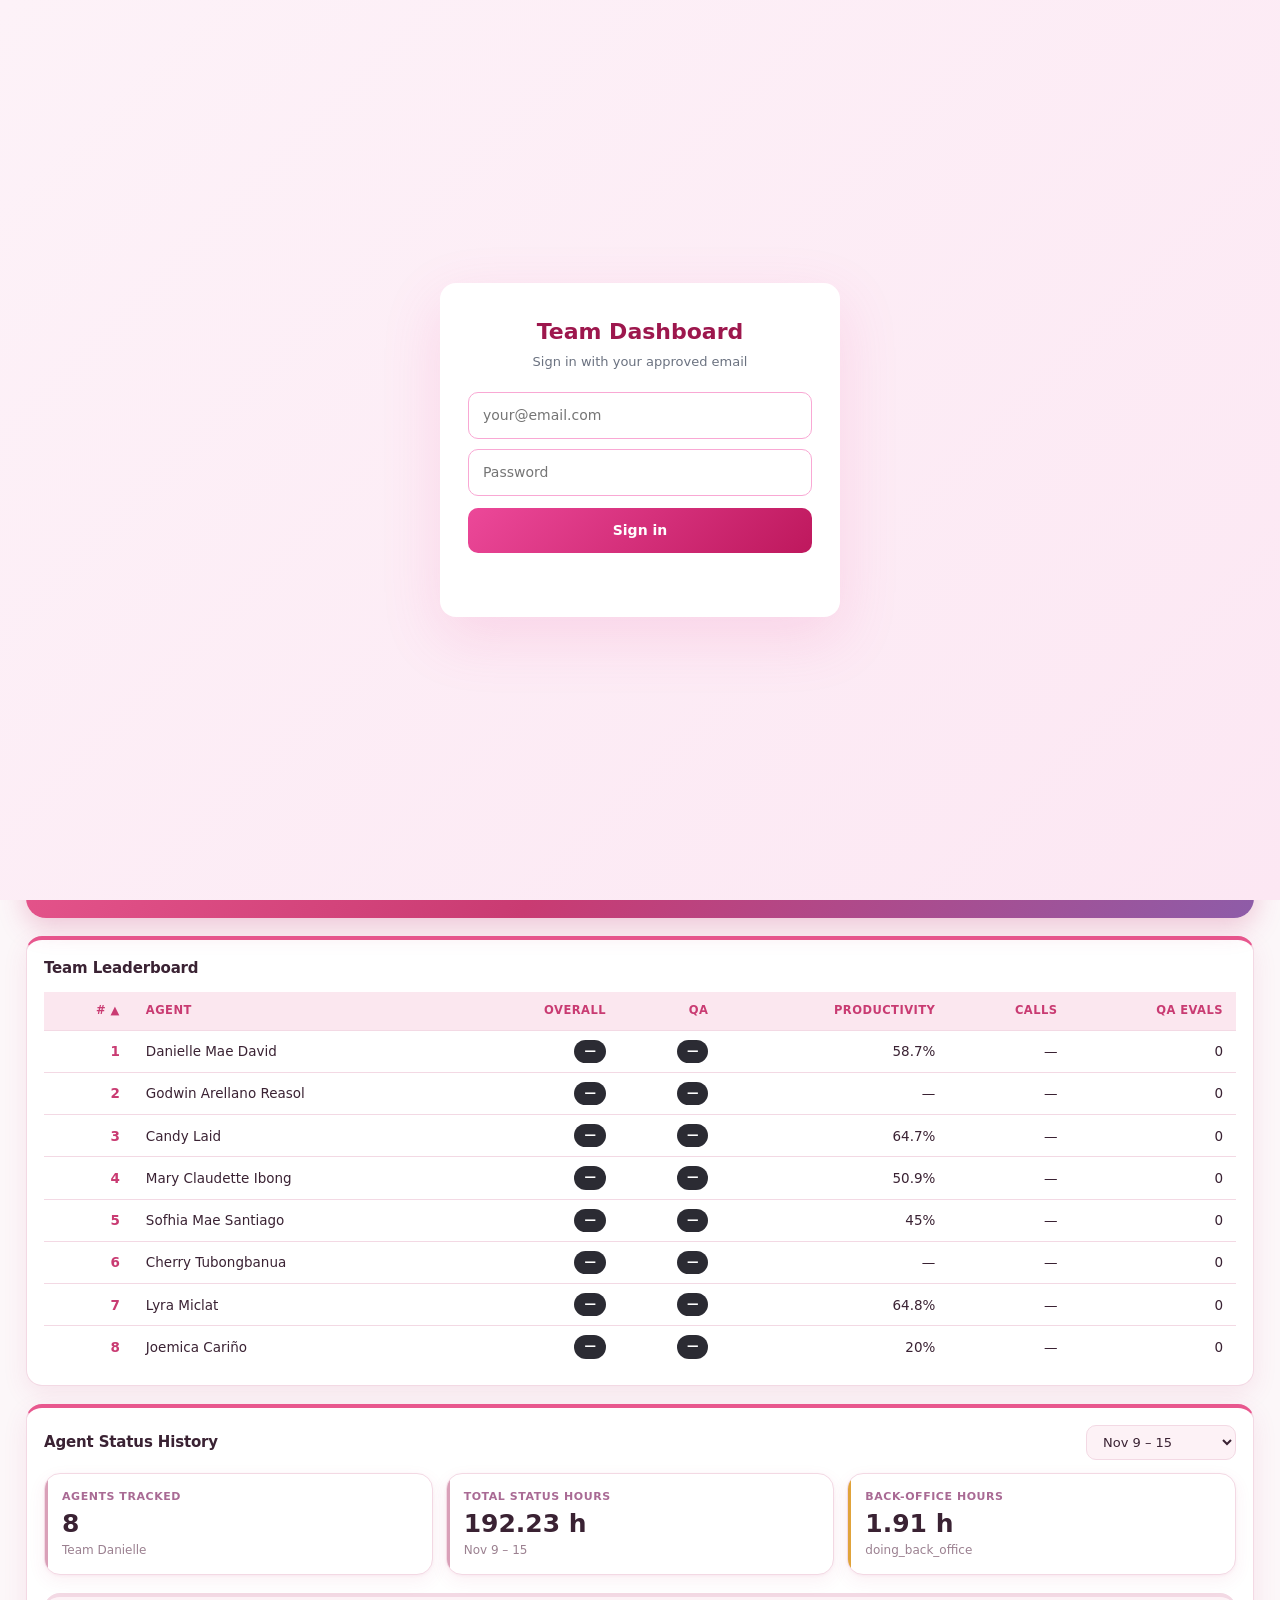
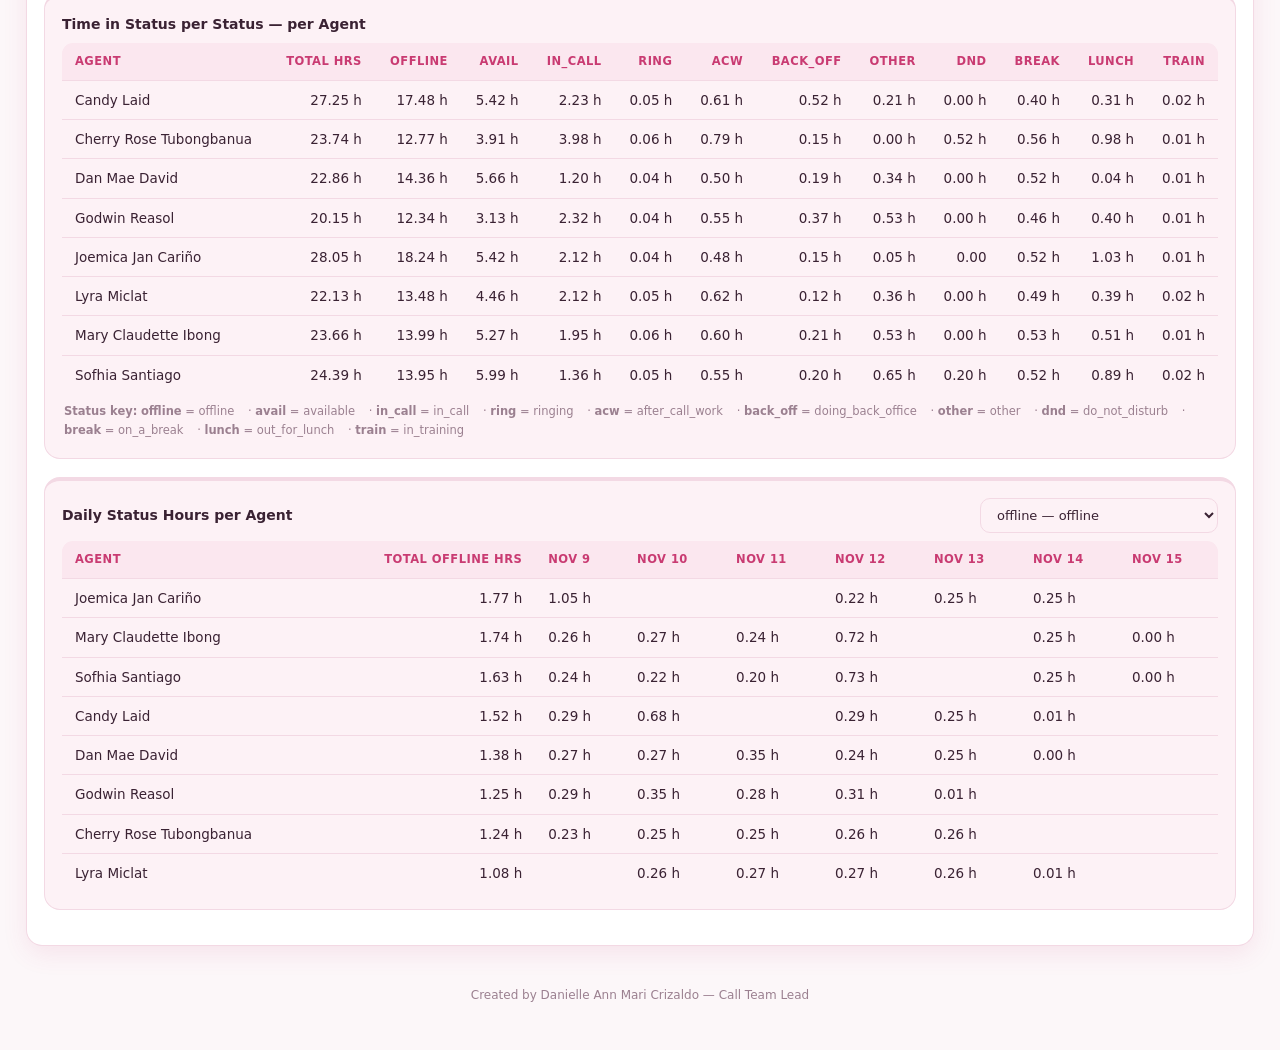
==== commit 1f9184b8: "Refresh dashboard data (2026-11-28 03:53 UTC)" ====
--- a/index.html
+++ b/index.html
@@ -5,7 +5,7 @@
 <meta name="viewport" content="width=device-width, initial-scale=1">
 <title>Team Danielle Dashboard</title>
 <link rel="icon" type="image/svg+xml" href="favicon.svg">
-<link rel="stylesheet" href="styles.css?v=489">
+<link rel="stylesheet" href="styles.css?v=495">
 </head>
 <body>
 
@@ -383,16 +383,16 @@
 <div class="lb" id="lb"><span class="lb-close" id="lbClose">&times;</span><img id="lbImg" src="" alt=""><iframe id="lbFrame" src="" style="display:none" frameborder="0" allowfullscreen allow="autoplay; fullscreen"></iframe><div id="lbContent" style="display:none"></div></div>
 
 <script src="chart.umd.min.js"></script>
-<script src="config.js?v=460"></script>
-<script src="data.js?v=475"></script>
-<script src="app-core.js?v=462"></script>
-<script src="app-emoji.js?v=460"></script>
-<script src="app-charts.js?v=460"></script>
-<script src="app-render.js?v=476"></script>
-<script src="app-render2.js?v=469"></script>
-<script src="app-init.js?v=483"></script>
+<script src="config.js?v=466"></script>
+<script src="data.js?v=481"></script>
+<script src="app-core.js?v=468"></script>
+<script src="app-emoji.js?v=466"></script>
+<script src="app-charts.js?v=466"></script>
+<script src="app-render.js?v=482"></script>
+<script src="app-render2.js?v=475"></script>
+<script src="app-init.js?v=489"></script>
 <script src="assets/supabase.js"></script>
-<script src="auth.js?v=89"></script>
+<script src="auth.js?v=95"></script>
 <script src="assets/jspdf.umd.min.js"></script>
 <script src="assets/html2canvas.min.js"></script>
 
